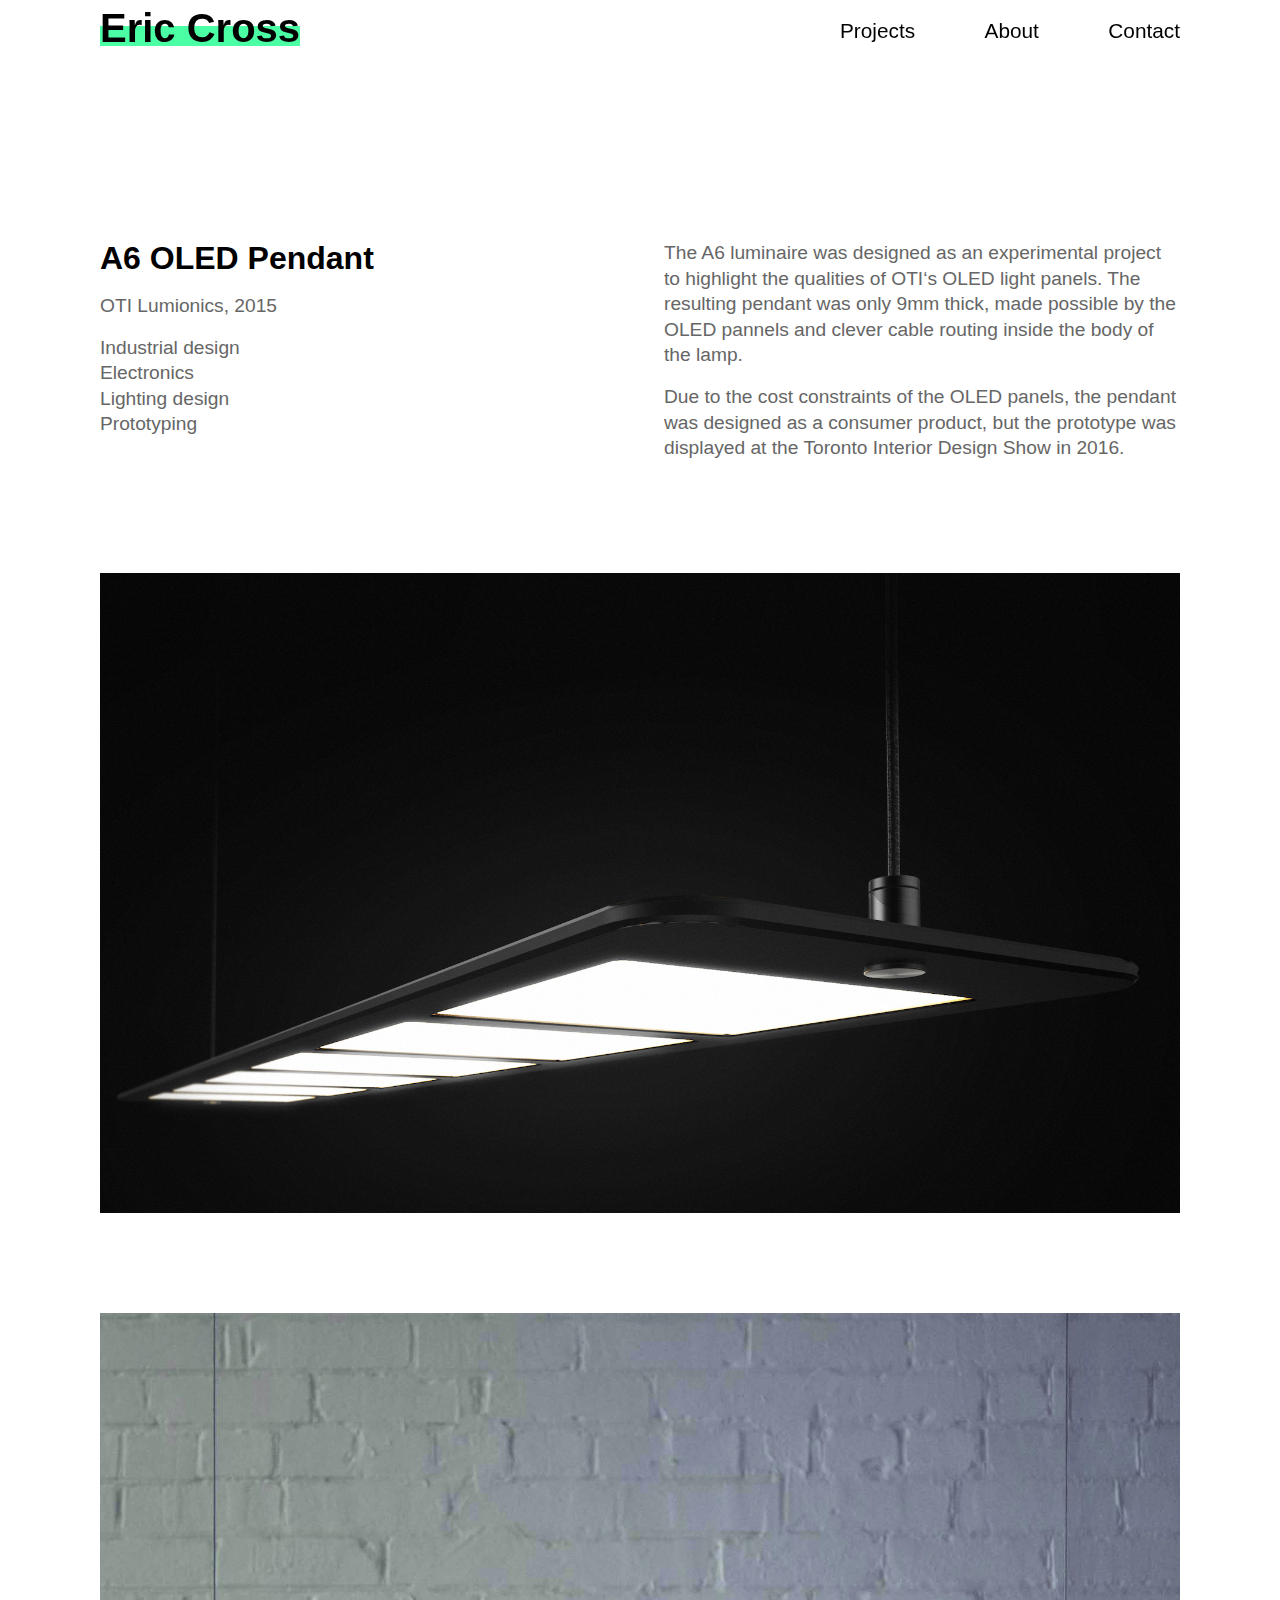
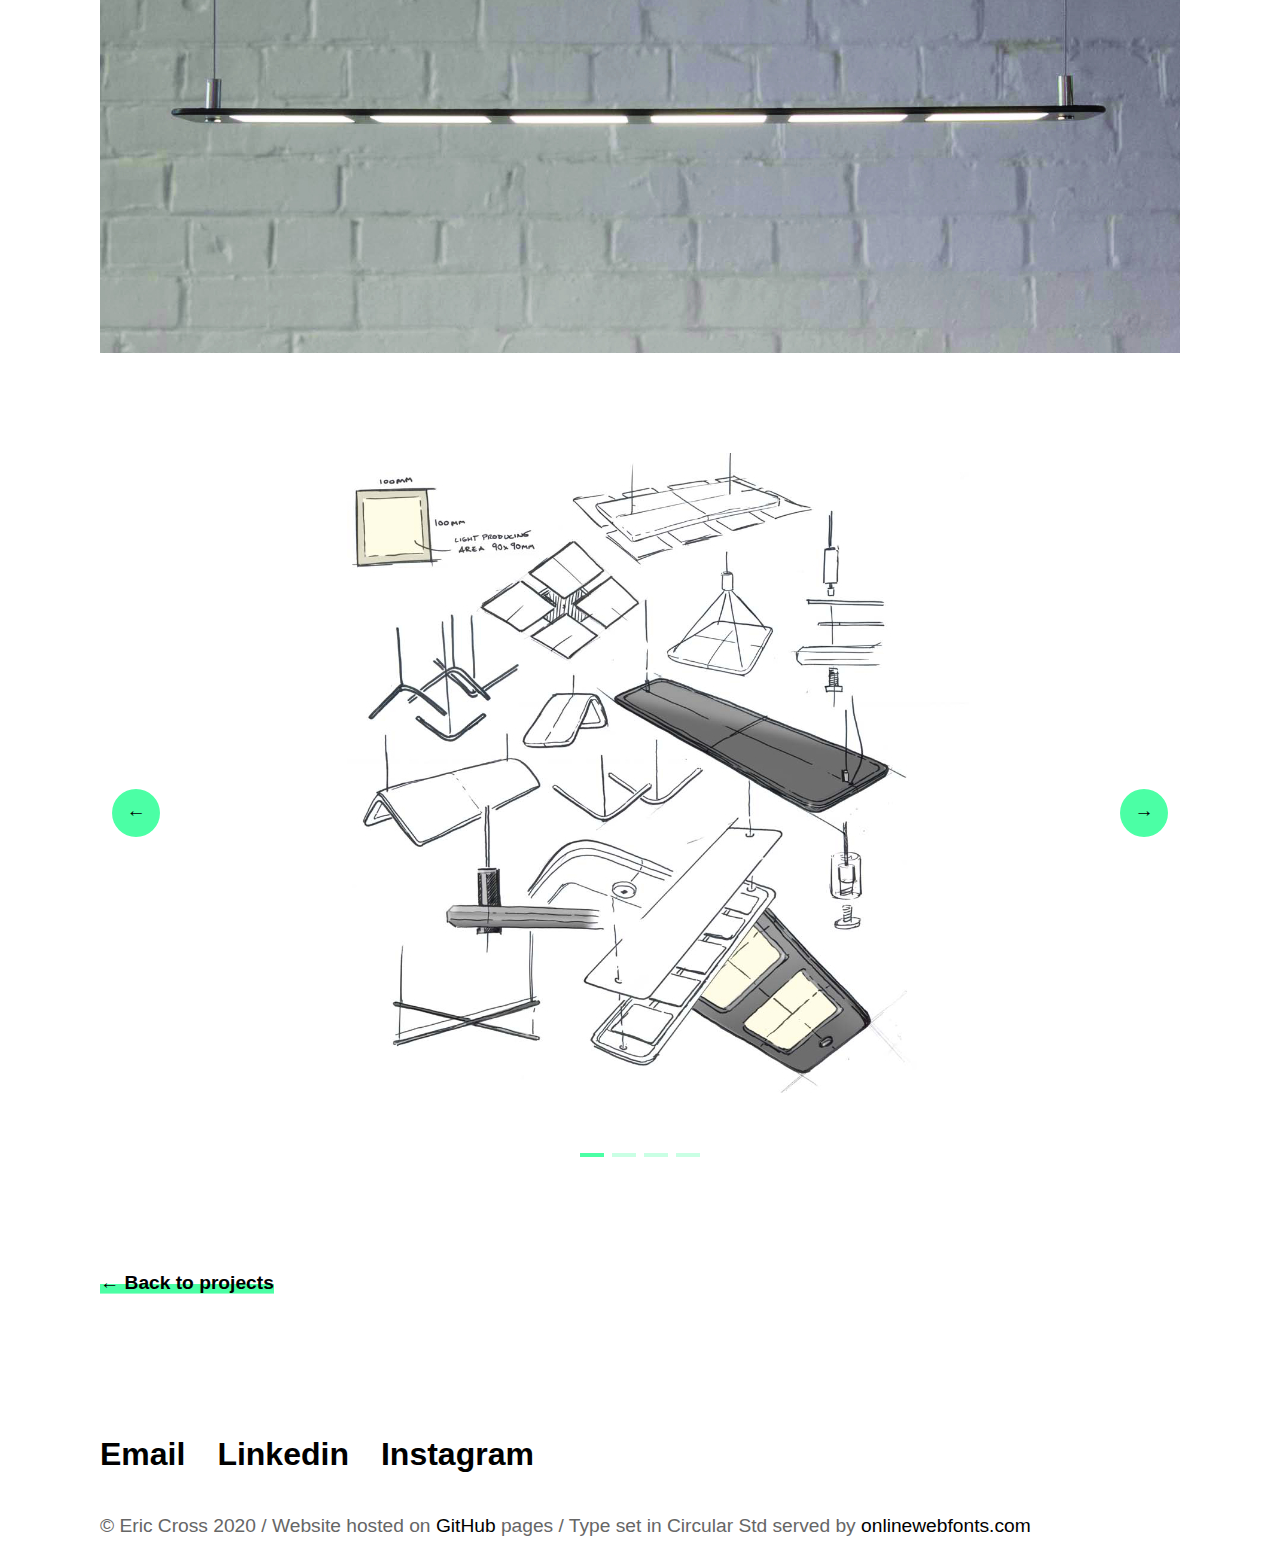
==== a6.html @ 25d5b06b "OLED pendant added" ====
<!DOCTYPE html>
<html lang="en" dir="ltr">
  <head>
    <meta charset="utf-8">
    <meta name="description" content="Verus Plastic Backrest">
    <meta name="author" content="Eric Cross">
    <meta name="viewport" content="width=device-width, initial-scale=1.0">
    <link rel="stylesheet" type="text/css" href="style/main.css"/>
    <link rel="stylesheet" type="text/css" href="style/nav.css"/>
    <link rel="stylesheet" type="text/css" href="style/slider.css"/>
    <link href="https://db.onlinewebfonts.com/c/860c3ec7bbc5da3e97233ccecafe512e?family=Circular+Std+Book" rel="stylesheet" type="text/css"/>
    <link rel="shortcut icon" type="image/png" href="images/favicon.png"/>
    <script src="js/app.js"></script>
    <title>Eric Cross / A6 OLED Pendant</title>
  </head>

  <body>
    <header id="navbar">
      <div class="navbar">
        <div class="navbar-info">
          <h1><a class="underline" href="index.html">Eric Cross</a></h1>
        </div>
        <div class="nav-button">
          <div class="nav-toggle">
            <div class="nav-toggle-bar"></div>
          </div>
        </div>
        <nav class="navbar-links">
          <ul>
            <li><a href="index.html" class="black">Projects</a></li>
            <li><a href="about.html" class="black">About</a></li>
            <li><a href="mailto: ericcross121@gmail.com" class="black">Contact</a></li>
          </ul>
        </nav>
      </div>
    </header>

    <div class="splash-photo">
    </div>

    <div class="content">
      <div class="section-grid">
        <div class="section-left">
          <h2>A6 OLED Pendant</h2>
          <p>OTI Lumionics, 2015</p>
          <p>Industrial design
            <br>Electronics
            <br>Lighting design
            <br>Prototyping
          </p>
        </div>
        <div class="section-right">
          <p>The A6 luminaire was designed as an experimental project to highlight the qualities of OTI‘s OLED light panels. The resulting pendant was only 9mm thick, made possible by the OLED pannels and clever cable routing inside the body of the lamp.</p><p>Due to the cost constraints of the OLED panels, the pendant was designed as a consumer product, but the prototype was displayed at the Toronto Interior Design Show in 2016.</p>
        </div>
      </div>

      <img src="images/a6/a6_1.jpg" class="horizontal-image" alt="">

      <img src="images/a6/a6_2.jpg" class="horizontal-image" alt="">

      <div class="slider" id="slider">

          <div class="slider-item">
            <img src="images/a6/a6_3.jpg">
          </div>

          <div class="slider-item">
            <img src="images/a6/a6_6.jpg">
          </div>

          <div class="slider-item">
            <img src="images/a6/a6_5.jpg">
          </div>

          <div class="slider-item">
            <img src="images/a6/a6_4.jpg">
          </div>

          <div class="prev">
              <h3>&#8592;</h3>
          </div>
          <div class="next">
              <h3>&#8594;</h3>
          </div>

          <span class="switch">
          </span>
      </div>

      <h3>
        <a class="underline" href="index.html">&#8592; Back to projects</a>
      </h3>
    </div>



    <footer class="footer-outer">
      <div class="footer-inner">
        <h2><a href="mailto: ericcross121@gmail.com" class="black">Email</a></h2>
        <h2><a href="https://www.linkedin.com/in/ericxcross/" target="_blank" class="black">Linkedin</a></h2>
        <h2><a href="https://www.instagram.com/ericxcross/?hl=en" target="_blank" class="black">Instagram</a></h2>
      </div>
      <p class="footer-bottom">&copy; Eric Cross 2020 / Website hosted on <a href="https://github.com/ericxcross/portfolio_website" class="black" target="_blank">GitHub</a>  pages / Type set in Circular Std served by <a href="https://www.onlinewebfonts.com/package/Circular_Std_Book" class="black" target="_blank">onlinewebfonts.com</a></p>
    </footer>

  </body>
</html>
---- style/main.css ----
html{
  background-color: white;
  /* background-color: #f6f6f6; */
  min-height: 100vh;
  transition: opacity 2s ease-in;
  scroll-behavior: smooth;
  font-size: 16px;
  margin: 0;
  padding: 0;
  font-family: "Circular Std Book", sans-serif;
}

h1{
  font-weight: bold;
  font-size: 2.5rem;
  color: black;
  padding: 0;
  margin: 0;
}

h2{
  font-size: 2rem;
  padding-bottom: 1rem;
  margin: 0;
}

h3{
  font-size: 1.2rem;
  margin: 0;
  padding-bottom: 1rem;
  line-height: 1.8rem;
}

h4, p, li, figcaption{
  font-size: 1.2rem;
  color: #666666;
  margin: 0;
  padding-bottom: 1rem;
  line-height: 1.6rem;
}

.blue{
  color: #4bffa5;
}

body{
  margin: 0;
  display: grid;
  grid-template-columns: 1fr 1280px 1fr;
}

.splash-photo{
  grid-column: 1 / span 3;
  height:240px;
  overflow: hidden;
}

.content{
  grid-column: 2;
  padding: 0;
  margin-bottom: 98px;
}

.grid, .navbar{
  width: auto;
  grid-column: 2;
  display: grid;
  grid-template-columns: 1fr 48px 340px;
  margin-bottom: 48px;
}

.project-content{
  grid-column: 2;
  max-width: 1080px;
  margin-left: auto;
  margin-right: auto;
}

.horizontal-image{
  width: 100%;
  margin-bottom: 96px;
}

.section-grid{
  display: grid;
  grid-template-columns: 1fr 48px 1fr;
  margin-bottom: 96px;
}

.section-left{
  grid-column: 1;
  width: 100%;
  object-fit: cover;
  overflow: hidden;
}

.section-right{
  grid-column: 3;
  width: 100%;
  object-fit: cover;
  overflow: hidden;
}

.project-image{
  grid-column: 1;
  object-fit: cover;
  overflow: hidden;
  width: 100%;
  transition: transform 0.2s;
  cursor: pointer;
}

.project-image:hover{
  transform: scale(1.02);
}

.project-text{
  margin-top: auto;
  margin-bottom: auto;
  grid-column: 3;
}

.footer-outer{
  grid-column: 2;
  padding: 0;
}

.footer-inner{
  display: flex;
  flex-direction: row;
  flex-wrap: wrap;
  padding: 24px 0;
  margin: 0 -16px
}

.footer-inner h2 {
  margin: 0 16px;
}

.tile-group{
  margin-bottom: 2rem;
  margin-left: -.5rem;
  margin-right: -.5rem;
}

.tile{
  display: inline-block;
  padding: .5rem .8rem;
  margin: .25rem;
  background-color: #e0e0e0;
  border-radius: .8rem;
}

.about-text{
  margin: 0 0 180px 0;
}

.portrait{
  max-width: 560px;
}

.button:hover{
  box-shadow: 0 5px 16px -3px #4bffa5;
}

ul, li{
  padding-left: 0;
  margin: 0;
}

a{
  color: inherit;
  text-decoration: none;
  cursor: pointer;
  text-decoration: none;
  display: inline-block;
}

.score::after {
    content: '';
    display: block;
    width: 0;
    height: 0.3em;
    background: #4bffa5;
    transition: width .3s;
    margin-bottom: -0.3em;
}

.score:hover::after {
    width: 100%;
    transition: width .3s;
}

.underline {
  background-image: linear-gradient(90deg, #4bffa5, #4bffa5);
  background-repeat: no-repeat;
  background-size: 100% 0.5em;
  background-position: 0 78%;
  transition: background-size 0.3s ease-out;
}

.underline:hover{
  background-size: 100% 88%;
  transition: background-size 0.3s ease-in;
}

.black{
  color: black;
}

.grey{
  opacity:0.6;
}

a.black:hover{
  opacity: 0.6;
  transition: opacity 0.2s;
}

@media screen and (max-width: 1080px) {
  .grid, .section-grid{
    width: auto;
    height:auto;
    display: block;
    margin-bottom: 48px;
  }

  .project-text{
    margin-top: 12px;
  }
}
---- style/nav.css ----
header{
  display: grid;
  grid-template-columns: 1fr 1280px 1fr;
  position: fixed;
  top: 0;
  z-index: 10;
  width: 100%;
  height: 4rem;
  padding-top: 6px;
  background-color: rgba(256,256,256,0.8);
  backdrop-filter: blur(4px);
  transition: top 0.3s;
}

.navbar-links{
  grid-column: 3;
  display: flex;
  flex-direction: row;
  flex-wrap: nowrap;
  justify-content: space-between;
  height: auto;
}

.navbar-links ul {
  list-style: none;
  padding: 12px 0 0 0;
  display: flex;
  flex-direction: row;
  justify-content: space-between;
  width: 100%;
  visibility: visible;
}

.navbar-links ul li {
  color: black;
  font-size: 1.3em;
}

.nav-toggle{
  visibility: hidden;
}

@media screen and (max-width: 1328px) {
  body, header{
    grid-template-columns: 1fr 1080px 1fr;
  }
}

@media screen and (max-width: 1128px) {
  body, header{
    grid-template-columns: 1fr 976px 1fr;
  }
}

@media screen and (max-width: 1080px) {

  body, header{
    backdrop-filter: none;
    grid-template-columns: 48px auto 48px;
  }

  .navbar {
    padding: 0;
    display: flex;
    flex-direction: row;
    flex-wrap: nowrap;
    justify-content: space-between;
  }

  .navbar-links{
    pointer-events: none;
    background-color: rgba(246,246,246,0.8);
    backdrop-filter: blur(4px);
    position: fixed;
    top: 0;
    left: 0;
    z-index: 1;
    height: 100vh;
    width: 100vw;
    visibility: hidden;
    opacity: 0;
  }

  .navbar-links.expanded {
    pointer-events: all;
    transition: visibility 0.2s, opacity 0.2s ease-in-out;
    visibility: visible;
    opacity: 1;
  }


  .navbar-links ul {
    list-style: none;
    margin: 192px 48px;
    width: auto;
    display: flex;
    flex-direction: column;
  }

  .navbar-links ul li{
    font-size: 2.6rem;
    color: black;
  }

  .nav-toggle {
    -webkit-user-select: none;
    -moz-user-select: none;
    user-select: none;
    cursor: pointer;
    position: relative;
    margin-top: 3px;
    margin-left: 36px;
    width: 36px;
    height: 36px;
    z-index: 2;
    visibility: visible;
  }

  .nav-toggle:hover { opacity: 0.8; }

  .nav-toggle .nav-toggle-bar,  .nav-toggle .nav-toggle-bar::after,  .nav-toggle .nav-toggle-bar::before {
    position: absolute;
    left: 0;
    top: 50%;
    transform: translateY(-50%);
    transition: all 0.5s ease;
    background: black;
    content: '';
    height: 4px;
    width: 36px;
  }

  .nav-toggle .nav-toggle-bar { margin-top: 0; }

  .nav-toggle .nav-toggle-bar::after { margin-top: 0.75rem; }

  .nav-toggle .nav-toggle-bar::before { margin-top: -0.75rem; }

  .nav-toggle.expanded .nav-toggle-bar { background: transparent; }

  .nav-toggle.expanded .nav-toggle-bar::after, .nav-toggle.expanded .nav-toggle-bar::before {
    background: black;
    margin-top: 0;
  }

  .nav-toggle.expanded .nav-toggle-bar::after {
    -ms-transform: rotate(45deg);
    -webkit-transform: rotate(45deg);
    transform: rotate(45deg);
  }

  .nav-toggle.expanded .nav-toggle-bar::before {
    -ms-transform: rotate(-45deg);
    -webkit-transform: rotate(-45deg);
    transform: rotate(-45deg);
  }

}

@media screen and (max-width: 760px) {
  html{
    font-size: 12px;
  }

  body, header{
    backdrop-filter: none;
    grid-template-columns: 24px auto 24px;
  }
}
---- style/slider.css ----
.slider{
  height: 720px;
  position: relative;
  overflow: hidden;
  margin-bottom: 96px;
}

.slider .slider-item{
  display:block;
  overflow:hidden;
  background:#000;
  position:absolute;
  left:100%;
  width:100%;
  opacity:0;
  transition:1s
  left ease,1s opacity ease}

.slider .slider-item.close{
  opacity:0;
  left:-100%}

.slider .slider-item.show{
  z-index:2;
  opacity:1;
  left:0}

.slider .slider-item>img{
  display:block;
  width:100%}


.slider .next,.slider .prev{
  z-index:3;
  margin: 0 12px;
  position: absolute;
  top: 50%;
  transform: translateY(-50%);
  height: 40px;
  width: 48px;
  padding-top: 8px;
  border-radius: 24px;
  background: #4bffa5;
  opacity: 1;
  text-align: center;
}

.slider .next{
  right:0;
}

.slider .next:hover,.slider .prev:hover{
  cursor: pointer;
  opacity: 0.6;
  transition: 0.2s all;
}

.slider .switch{
  z-index:3;
  display:block;
  position:absolute;
  bottom:12px;
  left:50%;
  transform:translate(-50%,0)
}

.slider .switch i{
  float:left;
  content:" ";
  display:block;
  width:24px;
  height:4px;
  background:#4bffa5;
  opacity: 0.3;
  margin:4px;
  transition:.2s all;
}

.slider .switch i.active{
  opacity: 1;
}
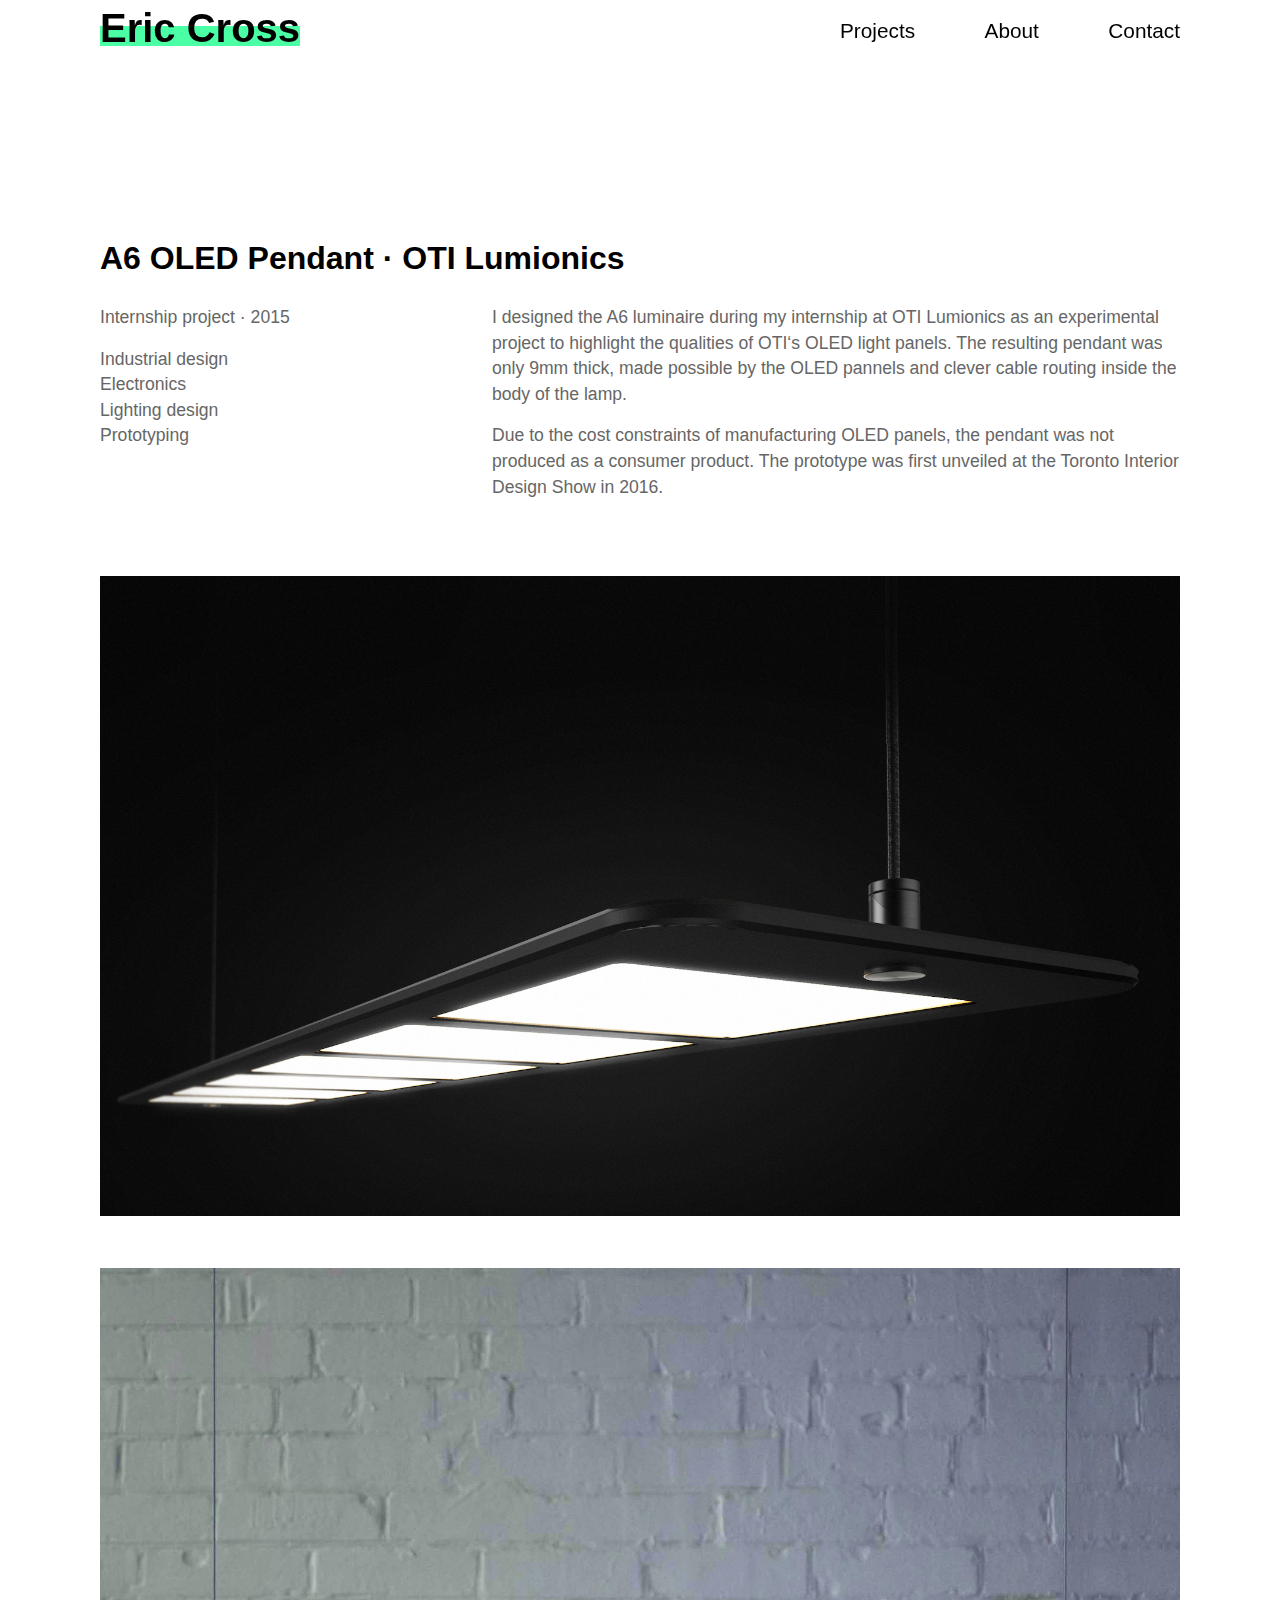
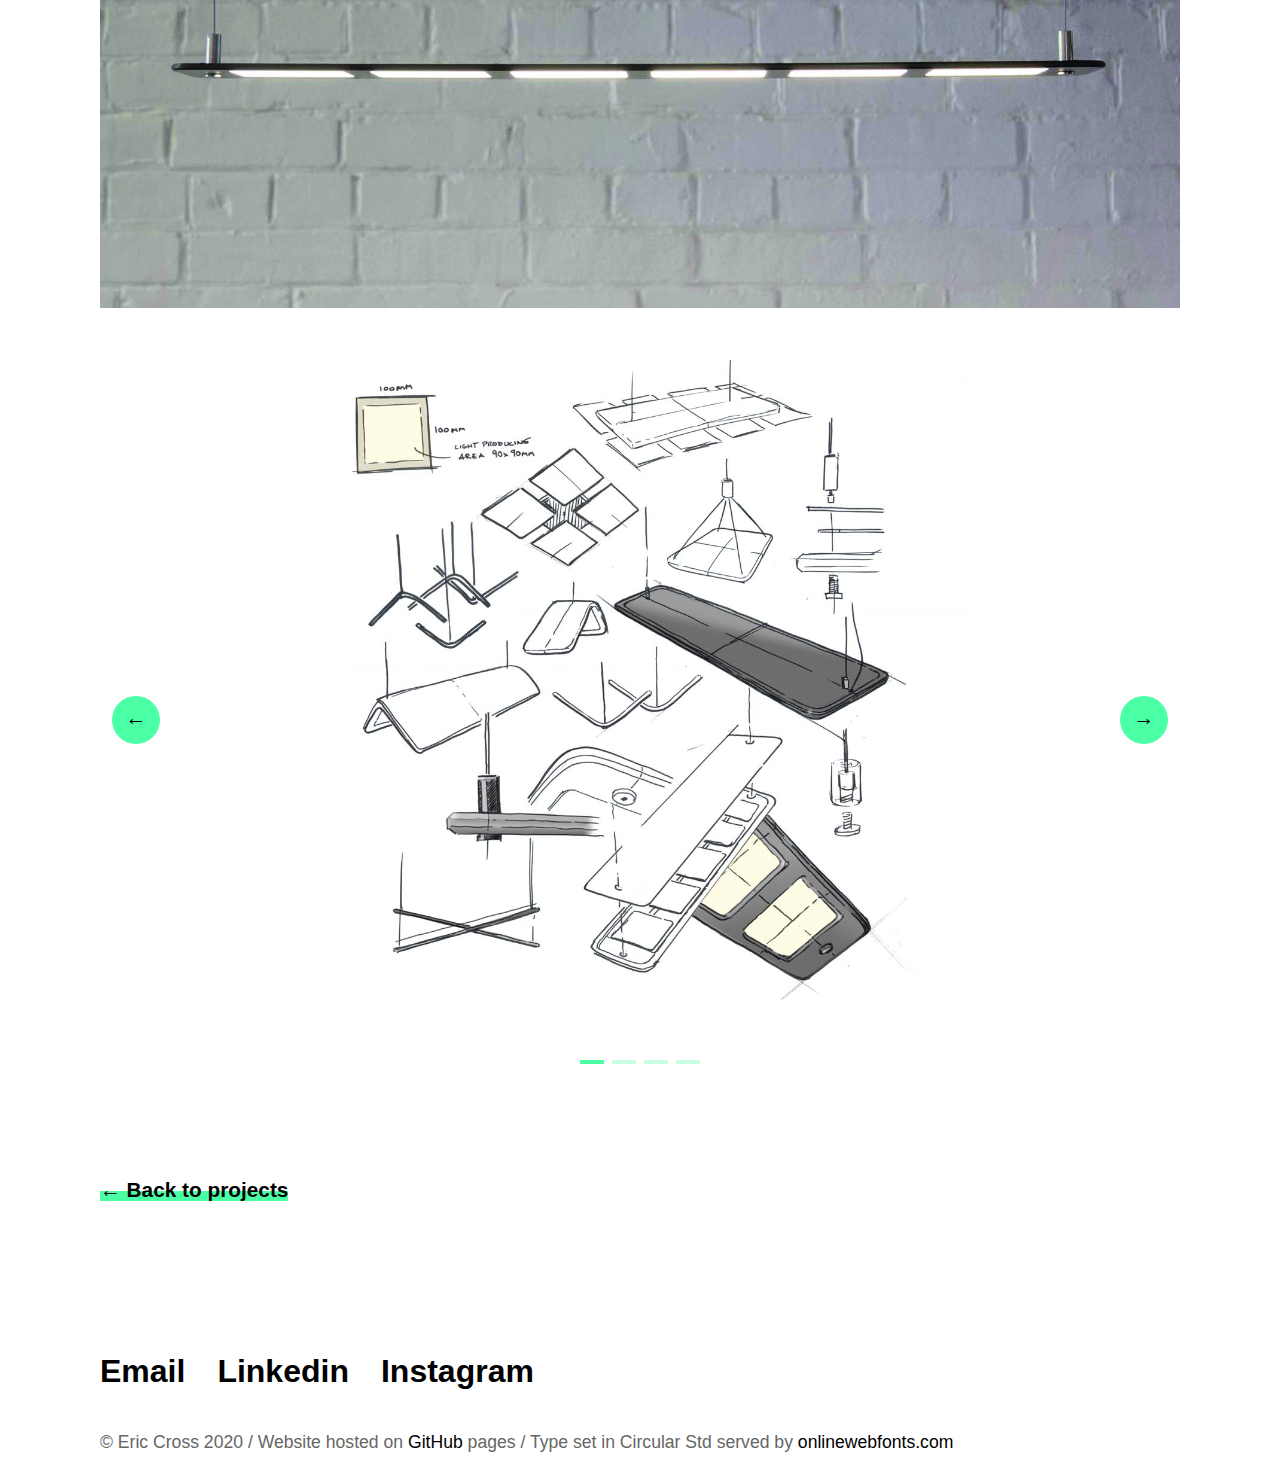
==== commit a7cec957: "updated title layout" ====
--- a/a6.html
+++ b/a6.html
@@ -39,10 +39,10 @@
     </div>
 
     <div class="content">
+      <h2>A6 OLED Pendant &middot; OTI Lumionics</h2>
       <div class="section-grid">
         <div class="section-left">
-          <h2>A6 OLED Pendant</h2>
-          <p>OTI Lumionics, 2015</p>
+          <p>Internship project &middot; 2015</p>
           <p>Industrial design
             <br>Electronics
             <br>Lighting design
@@ -50,7 +50,7 @@
           </p>
         </div>
         <div class="section-right">
-          <p>The A6 luminaire was designed as an experimental project to highlight the qualities of OTI‘s OLED light panels. The resulting pendant was only 9mm thick, made possible by the OLED pannels and clever cable routing inside the body of the lamp.</p><p>Due to the cost constraints of the OLED panels, the pendant was designed as a consumer product, but the prototype was displayed at the Toronto Interior Design Show in 2016.</p>
+          <p>I designed the A6 luminaire during my internship at OTI Lumionics as an experimental project to highlight the qualities of OTI‘s OLED light panels. The resulting pendant was only 9mm thick, made possible by the OLED pannels and clever cable routing inside the body of the lamp.</p><p>Due to the cost constraints of manufacturing OLED panels, the pendant was not produced as a consumer product. The prototype was first unveiled at the Toronto Interior Design Show in 2016.</p>
         </div>
       </div>
 
--- a/style/main.css
+++ b/style/main.css
@@ -25,14 +25,14 @@
 }
 
 h3{
-  font-size: 1.2rem;
+  font-size: 1.3rem;
   margin: 0;
   padding-bottom: 1rem;
   line-height: 1.8rem;
 }
 
 h4, p, li, figcaption{
-  font-size: 1.2rem;
+  font-size: 1.1rem;
   color: #666666;
   margin: 0;
   padding-bottom: 1rem;
@@ -58,7 +58,7 @@
 .content{
   grid-column: 2;
   padding: 0;
-  margin-bottom: 98px;
+  margin-bottom: 108px;
 }
 
 .grid, .navbar{
@@ -71,20 +71,19 @@
 
 .project-content{
   grid-column: 2;
-  max-width: 1080px;
   margin-left: auto;
   margin-right: auto;
 }
 
 .horizontal-image{
   width: 100%;
-  margin-bottom: 96px;
+  margin-bottom: 48px;
 }
 
 .section-grid{
+  padding: 12px 0 12px 0;
   display: grid;
-  grid-template-columns: 1fr 48px 1fr;
-  margin-bottom: 96px;
+  grid-template-columns: 1fr 48px 2fr;
 }
 
 .section-left{
@@ -92,6 +91,7 @@
   width: 100%;
   object-fit: cover;
   overflow: hidden;
+  margin-bottom: 48px;
 }
 
 .section-right{
@@ -99,6 +99,7 @@
   width: 100%;
   object-fit: cover;
   overflow: hidden;
+  margin-bottom: 48px;
 }
 
 .project-image{
@@ -137,32 +138,6 @@
   margin: 0 16px;
 }
 
-.tile-group{
-  margin-bottom: 2rem;
-  margin-left: -.5rem;
-  margin-right: -.5rem;
-}
-
-.tile{
-  display: inline-block;
-  padding: .5rem .8rem;
-  margin: .25rem;
-  background-color: #e0e0e0;
-  border-radius: .8rem;
-}
-
-.about-text{
-  margin: 0 0 180px 0;
-}
-
-.portrait{
-  max-width: 560px;
-}
-
-.button:hover{
-  box-shadow: 0 5px 16px -3px #4bffa5;
-}
-
 ul, li{
   padding-left: 0;
   margin: 0;
@@ -174,21 +149,6 @@
   cursor: pointer;
   text-decoration: none;
   display: inline-block;
-}
-
-.score::after {
-    content: '';
-    display: block;
-    width: 0;
-    height: 0.3em;
-    background: #4bffa5;
-    transition: width .3s;
-    margin-bottom: -0.3em;
-}
-
-.score:hover::after {
-    width: 100%;
-    transition: width .3s;
 }
 
 .underline {
@@ -226,6 +186,6 @@
   }
 
   .project-text{
-    margin-top: 12px;
+    margin-top: 24px;
   }
 }
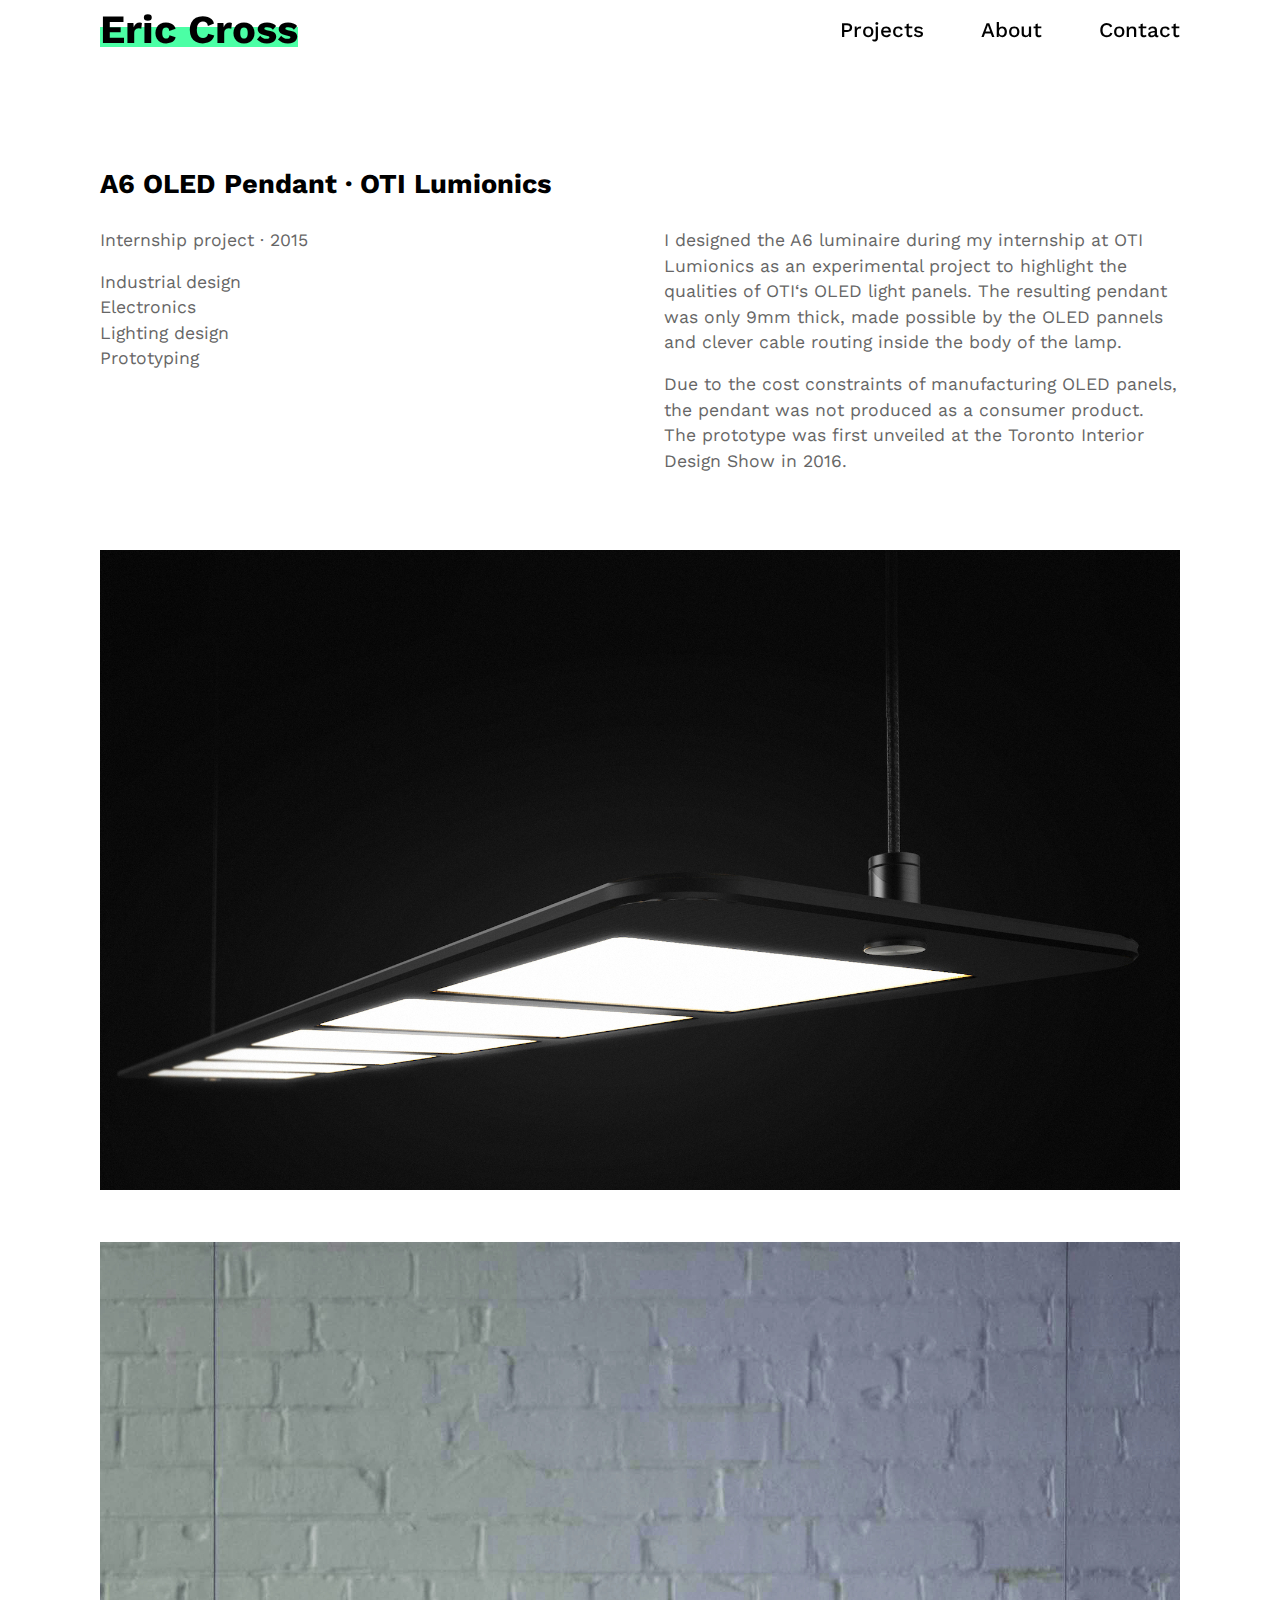
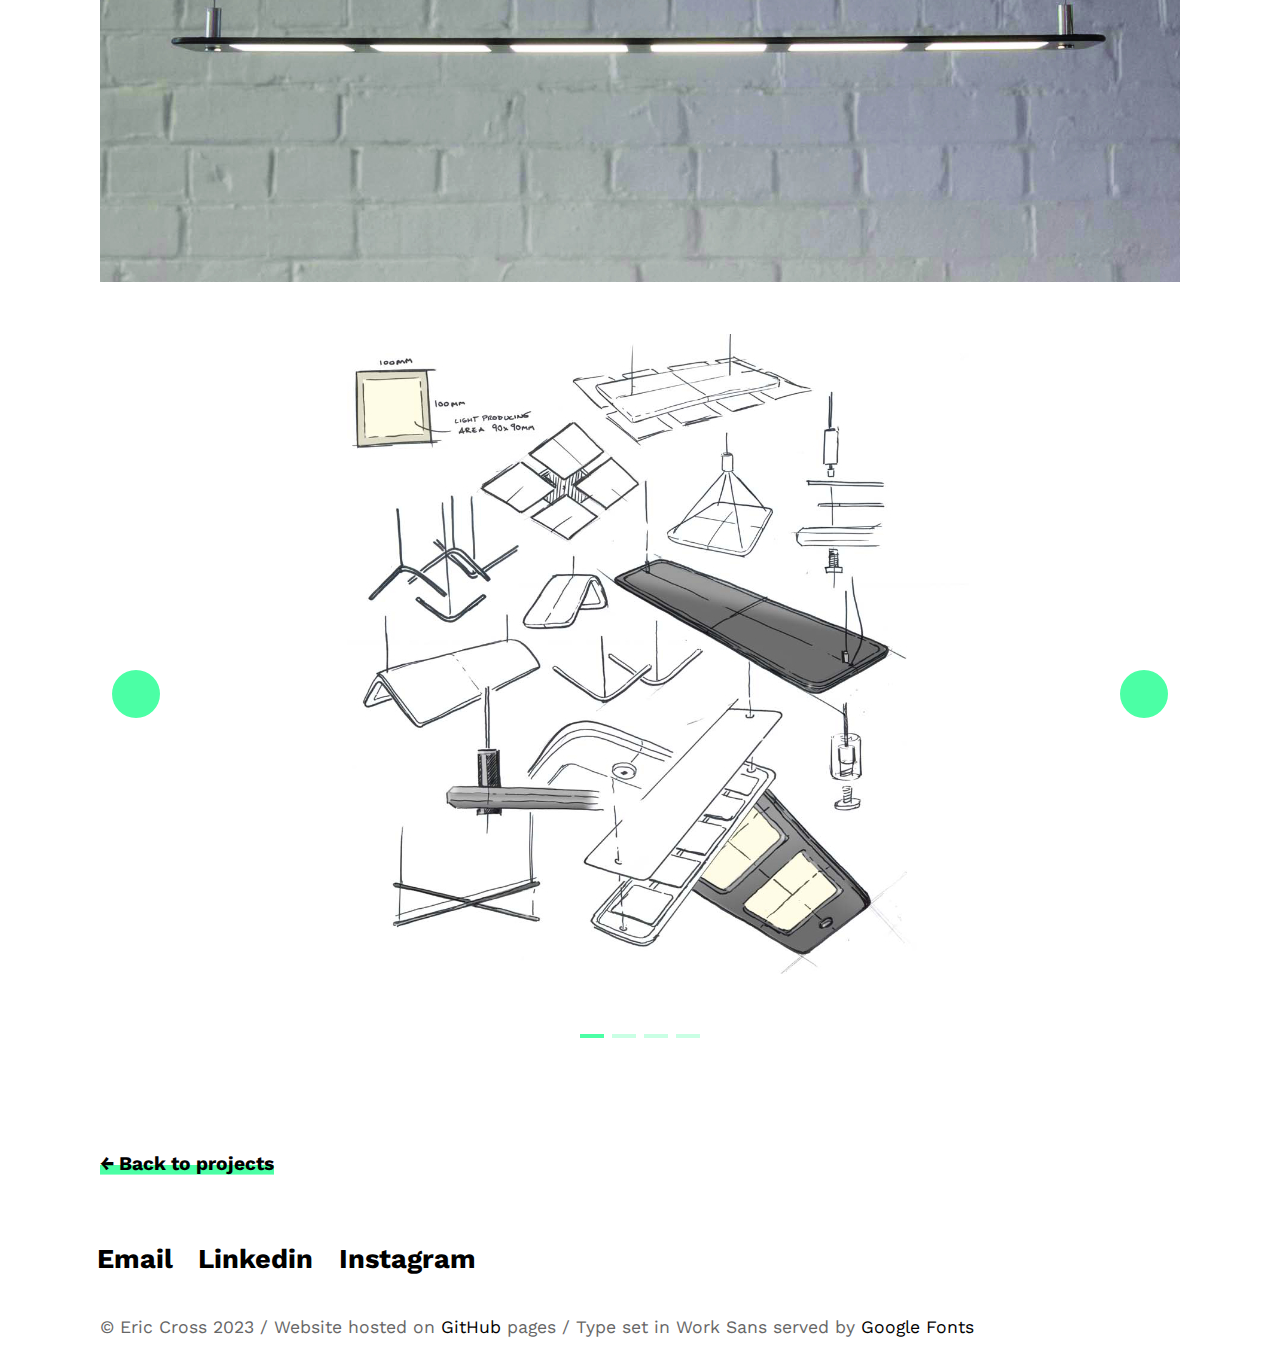
==== commit d4dbafd0: "Update a6.html" ====
--- a/a6.html
+++ b/a6.html
@@ -8,7 +8,7 @@
     <link rel="stylesheet" type="text/css" href="style/main.css"/>
     <link rel="stylesheet" type="text/css" href="style/nav.css"/>
     <link rel="stylesheet" type="text/css" href="style/slider.css"/>
-    <link href="https://db.onlinewebfonts.com/c/860c3ec7bbc5da3e97233ccecafe512e?family=Circular+Std+Book" rel="stylesheet" type="text/css"/>
+    <link href="https://fonts.googleapis.com/css2?family=Work+Sans:wght@400&display=swap" rel="stylesheet">
     <link rel="shortcut icon" type="image/png" href="images/favicon.png"/>
     <script src="js/app.js"></script>
     <title>Eric Cross / A6 OLED Pendant</title>
@@ -77,10 +77,9 @@
           </div>
 
           <div class="prev">
-              <h3>&#8592;</h3>
           </div>
+
           <div class="next">
-              <h3>&#8594;</h3>
           </div>
 
           <span class="switch">
@@ -100,7 +99,7 @@
         <h2><a href="https://www.linkedin.com/in/ericxcross/" target="_blank" class="black">Linkedin</a></h2>
         <h2><a href="https://www.instagram.com/ericxcross/?hl=en" target="_blank" class="black">Instagram</a></h2>
       </div>
-      <p class="footer-bottom">&copy; Eric Cross 2020 / Website hosted on <a href="https://github.com/ericxcross/portfolio_website" class="black" target="_blank">GitHub</a>  pages / Type set in Circular Std served by <a href="https://www.onlinewebfonts.com/package/Circular_Std_Book" class="black" target="_blank">onlinewebfonts.com</a></p>
+      <p class="footer-bottom">&copy; Eric Cross 2023 / Website hosted on <a href="https://github.com/ericxcross/portfolio_website" class="black" target="_blank">GitHub</a>  pages / Type set in Work Sans served by <a href="https://fonts.google.com/specimen/Work+Sans?query=Work+Sans" class="black" target="_blank">Google Fonts</a></p>
     </footer>
 
   </body>
--- a/style/main.css
+++ b/style/main.css
@@ -7,7 +7,7 @@
   font-size: 16px;
   margin: 0;
   padding: 0;
-  font-family: "Circular Std Book", sans-serif;
+  font-family: "Work Sans", sans-serif;
 }
 
 h1{
@@ -19,13 +19,13 @@
 }
 
 h2{
-  font-size: 2rem;
+  font-size: 1.7rem;
   padding-bottom: 1rem;
   margin: 0;
 }
 
 h3{
-  font-size: 1.3rem;
+  font-size: 1.2rem;
   margin: 0;
   padding-bottom: 1rem;
   line-height: 1.8rem;
@@ -51,14 +51,14 @@
 
 .splash-photo{
   grid-column: 1 / span 3;
-  height:240px;
+  height:168px;
   overflow: hidden;
 }
 
 .content{
   grid-column: 2;
   padding: 0;
-  margin-bottom: 108px;
+  margin-bottom: 24px;
 }
 
 .grid, .navbar{
@@ -83,7 +83,7 @@
 .section-grid{
   padding: 12px 0 12px 0;
   display: grid;
-  grid-template-columns: 1fr 48px 2fr;
+  grid-template-columns: 1fr 48px 1fr;
 }
 
 .section-left{
@@ -135,7 +135,8 @@
 }
 
 .footer-inner h2 {
-  margin: 0 16px;
+  margin: 0 0.8rem;
+  font-size: 1.7rem;
 }
 
 ul, li{
@@ -178,6 +179,16 @@
 }
 
 @media screen and (max-width: 1080px) {
+  html{
+    font-size: 14px;
+  }
+  h1{
+    font-size: 2rem;
+  }
+  h2{
+    font-size: 1.8rem;
+  }
+
   .grid, .section-grid{
     width: auto;
     height:auto;
--- a/style/nav.css
+++ b/style/nav.css
@@ -9,7 +9,7 @@
   padding-top: 6px;
   background-color: rgba(256,256,256,0.8);
   backdrop-filter: blur(4px);
-  transition: top 0.3s;
+  transition: top 0.5s;
 }
 
 .navbar-links{
@@ -34,6 +34,7 @@
 .navbar-links ul li {
   color: black;
   font-size: 1.3em;
+  font-weight: 500;
 }
 
 .nav-toggle{
@@ -91,15 +92,15 @@
 
   .navbar-links ul {
     list-style: none;
-    margin: 192px 48px;
-    width: auto;
-    display: flex;
-    flex-direction: column;
+    margin: 50% 0;
+    display: block;
+    text-align: center;
   }
 
   .navbar-links ul li{
-    font-size: 2.6rem;
+    font-size: 2rem;
     color: black;
+    margin-bottom: 3rem;
   }
 
   .nav-toggle {
@@ -158,9 +159,7 @@
 }
 
 @media screen and (max-width: 760px) {
-  html{
-    font-size: 12px;
-  }
+
 
   body, header{
     backdrop-filter: none;
